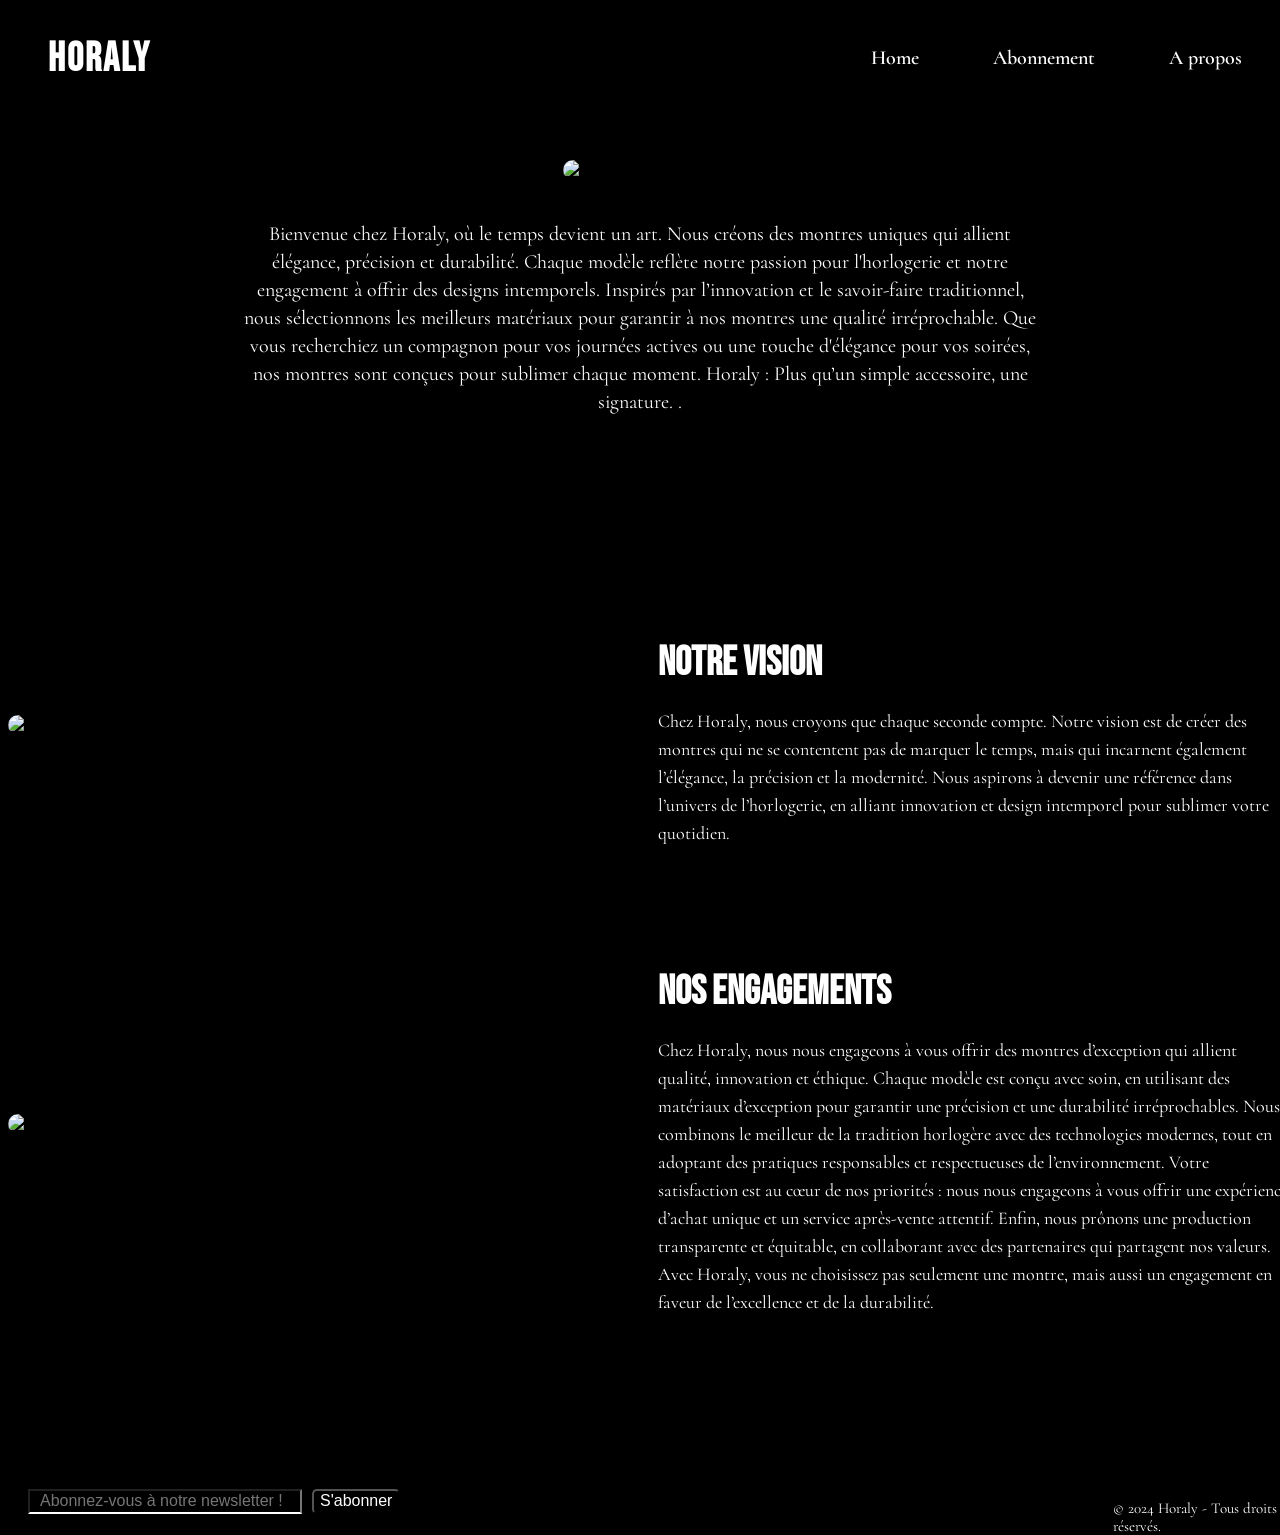
==== a propos.html @ c229921a "Add files via upload" ====
<!DOCTYPE html>
<html lang="en">
<head>
    <meta charset="UTF-8">
    <meta name="viewport" content="width=device-width, initial-scale=1.0">
    <title>À propos - Horaly</title>
    <link rel="icon" type="image/x-icon" href="images/logo.png">
    <link rel="stylesheet" href="a%20propos.css">
    <link rel="preconnect" href="https://fonts.googleapis.com">
    <link rel="preconnect" href="https://fonts.gstatic.com" crossorigin>
    <link href="https://fonts.googleapis.com/css2?family=Bebas+Neue&family=Bokor&family=Cormorant:ital,wght@0,300..700;1,300..700&display=swap" rel="stylesheet">
</head>
<body>
    <header>
        <h1>Horaly</h1>
            <nav>
                <a href="index.html">Home</a>
                <a href="produit.html">Abonnement</a>
                <a href="a propos.html">A propos</a>
            </nav>
    </header>
    <div  id="about-3">
        <div class="image-with-text">
            <img src="images/devenir-horloger-au-travail-dans-son-atelier-sur-une-montre.jpg" alt="Description de l'image" class="image-bottom">
            <p class="text-below">Bienvenue chez Horaly, où le temps devient un art. Nous créons des montres uniques qui allient élégance, précision et durabilité. Chaque modèle reflète notre passion pour l'horlogerie et notre engagement à offrir des designs intemporels.  
            Inspirés par l’innovation et le savoir-faire traditionnel, nous sélectionnons les meilleurs matériaux pour garantir à nos montres une qualité irréprochable. Que vous recherchiez un compagnon pour vos journées actives ou une touche d'élégance pour vos soirées, nos montres sont conçues pour sublimer chaque moment.  
            Horaly : Plus qu’un simple accessoire, une signature.  .</p>
        </div>
    </div>
    <div class="about">
        <div class="section" id="about-1">
            <div class="content-1">
                <div class="image-1">
                    <img src="images/l26rsquo3Bimportance-du-mouvement-mecanique-dans-les-montres-haut-de-gamme.jpg" alt="À propos image 1" id="image-1">
                </div>
                <div class="description-1">
                    <h4>Notre vision</h4>
                    <p>Chez Horaly, nous croyons que chaque seconde compte. Notre vision est de créer des montres qui ne se contentent pas de marquer le temps, mais qui incarnent également l’élégance, la précision et la modernité. Nous aspirons à devenir une référence dans l’univers de l’horlogerie, en alliant innovation et design intemporel pour sublimer votre quotidien.</p>
                </div>
            </div>
        </div>
        <div class="section" id="about-2">
            <div class="content-1 reverse">
                <div class="description-1">
                    <h4>Nos engagements</h4>
                    <p>Chez Horaly, nous nous engageons à vous offrir des montres d’exception qui allient qualité, innovation et éthique. Chaque modèle est conçu avec soin, en utilisant des matériaux d’exception pour garantir une précision et une durabilité irréprochables. Nous combinons le meilleur de la tradition horlogère avec des technologies modernes, tout en adoptant des pratiques responsables et respectueuses de l’environnement. Votre satisfaction est au cœur de nos priorités : nous nous engageons à vous offrir une expérience d’achat unique et un service après-vente attentif. Enfin, nous prônons une production transparente et équitable, en collaborant avec des partenaires qui partagent nos valeurs. Avec Horaly, vous ne choisissez pas seulement une montre, mais aussi un engagement en faveur de l’excellence et de la durabilité.</p>
                </div>
                <div class="image-1">
                    <img src="images/montres-couple-montre-homme-montre-femme-qua.webp" alt="À propos image 2" id="image-2">
                </div>
            </div>
        </div>
    </div>
    <footer class="footer">
        <div class="newsletter">
            <form class="newsletter-form">
                <input type="email" placeholder="Abonnez-vous à notre newsletter !" required>
                <button type="submit">S'abonner</button>
            </form>
        </div>
        <div class="social-icons">
            <a href="https://www.youtube.com/watch?v=dQw4w9WgXcQ"><img src="images/fzcekokii.png" alt=""></a>
            <a href="https://www.youtube.com/watch?v=dQw4w9WgXcQ"><img src="images/instagram-new.png" alt=""></a>
            <a href="https://www.youtube.com/watch?v=dQw4w9WgXcQ"><img src="images/twitter.png" alt=""></a>
        </div>
        <div class="footer-text>">
            <p class="copyright">© 2024 Horaly - Tous droits réservés.</p>
        </div>
    </footer>
</body>
</html>
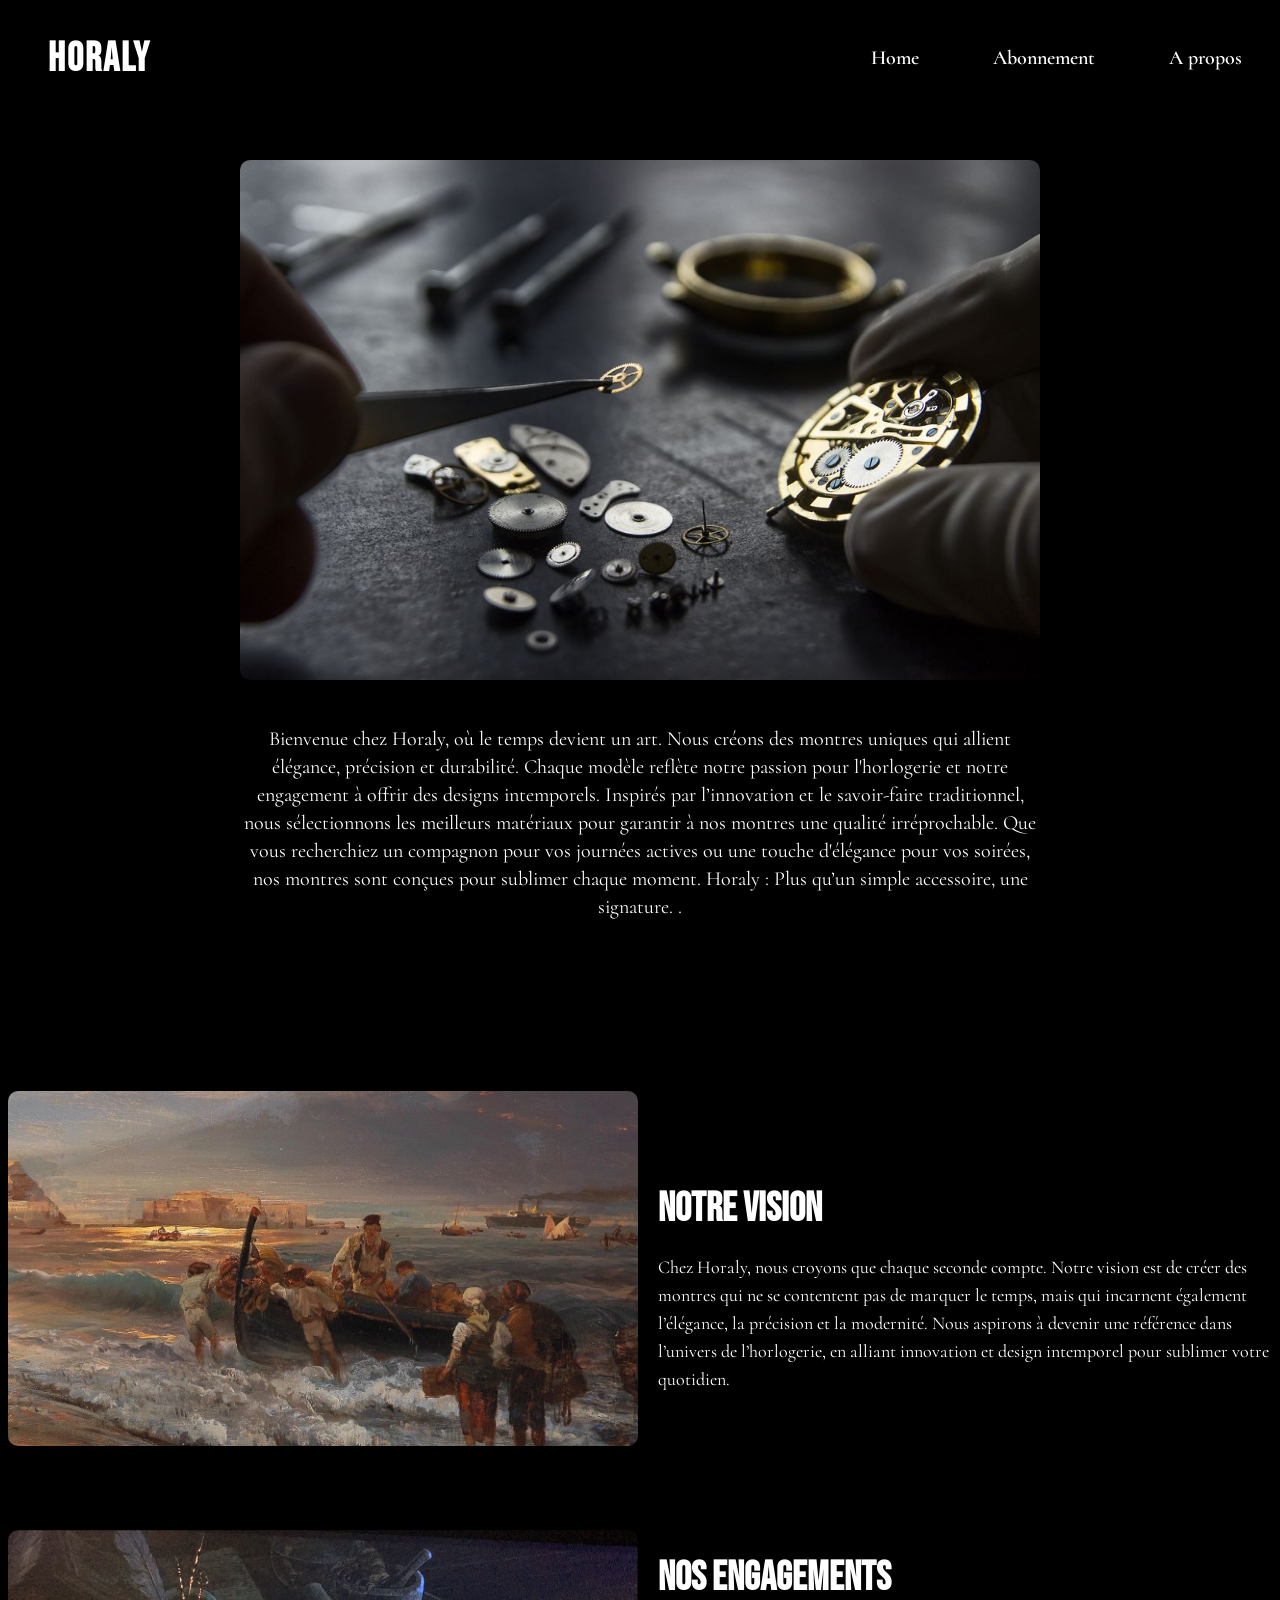
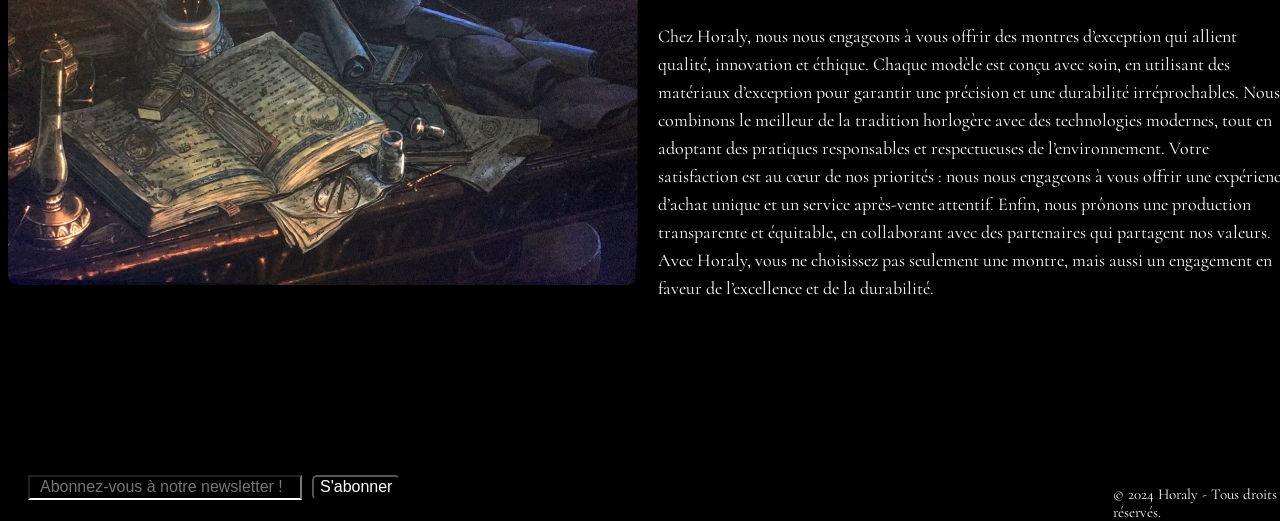
==== commit 88509a21: "Update" ====
--- a/a propos.html
+++ b/a propos.html
@@ -1,71 +1,117 @@
-<!DOCTYPE html>
+<!doctype html>
 <html lang="en">
-<head>
-    <meta charset="UTF-8">
-    <meta name="viewport" content="width=device-width, initial-scale=1.0">
+  <head>
+    <meta charset="UTF-8" />
+    <meta name="viewport" content="width=device-width, initial-scale=1.0" />
     <title>À propos - Horaly</title>
-    <link rel="icon" type="image/x-icon" href="images/logo.png">
-    <link rel="stylesheet" href="a%20propos.css">
-    <link rel="preconnect" href="https://fonts.googleapis.com">
-    <link rel="preconnect" href="https://fonts.gstatic.com" crossorigin>
-    <link href="https://fonts.googleapis.com/css2?family=Bebas+Neue&family=Bokor&family=Cormorant:ital,wght@0,300..700;1,300..700&display=swap" rel="stylesheet">
-</head>
-<body>
+    <link rel="icon" type="image/x-icon" href="images/cartiertank2.avif" />
+    <link rel="stylesheet" href="a%20propos.css" />
+    <link rel="preconnect" href="https://fonts.googleapis.com" />
+    <link rel="preconnect" href="https://fonts.gstatic.com" crossorigin />
+    <link
+      href="https://fonts.googleapis.com/css2?family=Bebas+Neue&family=Bokor&family=Cormorant:ital,wght@0,300..700;1,300..700&display=swap"
+      rel="stylesheet"
+    />
+  </head>
+  <body>
     <header>
-        <h1>Horaly</h1>
-            <nav>
-                <a href="index.html">Home</a>
-                <a href="produit.html">Abonnement</a>
-                <a href="a propos.html">A propos</a>
-            </nav>
+      <h1>Horaly</h1>
+      <nav>
+        <a href="index.html">Home</a>
+        <a href="produit.html">Abonnement</a>
+        <a href="a propos.html">A propos</a>
+      </nav>
     </header>
-    <div  id="about-3">
-        <div class="image-with-text">
-            <img src="images/devenir-horloger-au-travail-dans-son-atelier-sur-une-montre.jpg" alt="Description de l'image" class="image-bottom">
-            <p class="text-below">Bienvenue chez Horaly, où le temps devient un art. Nous créons des montres uniques qui allient élégance, précision et durabilité. Chaque modèle reflète notre passion pour l'horlogerie et notre engagement à offrir des designs intemporels.  
-            Inspirés par l’innovation et le savoir-faire traditionnel, nous sélectionnons les meilleurs matériaux pour garantir à nos montres une qualité irréprochable. Que vous recherchiez un compagnon pour vos journées actives ou une touche d'élégance pour vos soirées, nos montres sont conçues pour sublimer chaque moment.  
-            Horaly : Plus qu’un simple accessoire, une signature.  .</p>
-        </div>
+    <div id="about-3">
+      <div class="image-with-text">
+        <img
+          src="images/devenir-horloger-au-travail-dans-son-atelier-sur-une-montre.jpg"
+          alt="Description de l'image"
+          class="image-bottom"
+        />
+        <p class="text-below">
+          Bienvenue chez Horaly, où le temps devient un art. Nous créons des
+          montres uniques qui allient élégance, précision et durabilité. Chaque
+          modèle reflète notre passion pour l'horlogerie et notre engagement à
+          offrir des designs intemporels. Inspirés par l’innovation et le
+          savoir-faire traditionnel, nous sélectionnons les meilleurs matériaux
+          pour garantir à nos montres une qualité irréprochable. Que vous
+          recherchiez un compagnon pour vos journées actives ou une touche
+          d'élégance pour vos soirées, nos montres sont conçues pour sublimer
+          chaque moment. Horaly : Plus qu’un simple accessoire, une signature. .
+        </p>
+      </div>
     </div>
     <div class="about">
-        <div class="section" id="about-1">
-            <div class="content-1">
-                <div class="image-1">
-                    <img src="images/l26rsquo3Bimportance-du-mouvement-mecanique-dans-les-montres-haut-de-gamme.jpg" alt="À propos image 1" id="image-1">
-                </div>
-                <div class="description-1">
-                    <h4>Notre vision</h4>
-                    <p>Chez Horaly, nous croyons que chaque seconde compte. Notre vision est de créer des montres qui ne se contentent pas de marquer le temps, mais qui incarnent également l’élégance, la précision et la modernité. Nous aspirons à devenir une référence dans l’univers de l’horlogerie, en alliant innovation et design intemporel pour sublimer votre quotidien.</p>
-                </div>
-            </div>
+      <div class="section" id="about-1">
+        <div class="content-1">
+          <div class="image-1">
+            <img src="images/fond1.jpg" alt="À propos image 1" id="image-1" />
+          </div>
+          <div class="description-1">
+            <h4>Notre vision</h4>
+            <p>
+              Chez Horaly, nous croyons que chaque seconde compte. Notre vision
+              est de créer des montres qui ne se contentent pas de marquer le
+              temps, mais qui incarnent également l’élégance, la précision et la
+              modernité. Nous aspirons à devenir une référence dans l’univers de
+              l’horlogerie, en alliant innovation et design intemporel pour
+              sublimer votre quotidien.
+            </p>
+          </div>
         </div>
-        <div class="section" id="about-2">
-            <div class="content-1 reverse">
-                <div class="description-1">
-                    <h4>Nos engagements</h4>
-                    <p>Chez Horaly, nous nous engageons à vous offrir des montres d’exception qui allient qualité, innovation et éthique. Chaque modèle est conçu avec soin, en utilisant des matériaux d’exception pour garantir une précision et une durabilité irréprochables. Nous combinons le meilleur de la tradition horlogère avec des technologies modernes, tout en adoptant des pratiques responsables et respectueuses de l’environnement. Votre satisfaction est au cœur de nos priorités : nous nous engageons à vous offrir une expérience d’achat unique et un service après-vente attentif. Enfin, nous prônons une production transparente et équitable, en collaborant avec des partenaires qui partagent nos valeurs. Avec Horaly, vous ne choisissez pas seulement une montre, mais aussi un engagement en faveur de l’excellence et de la durabilité.</p>
-                </div>
-                <div class="image-1">
-                    <img src="images/montres-couple-montre-homme-montre-femme-qua.webp" alt="À propos image 2" id="image-2">
-                </div>
-            </div>
+      </div>
+      <div class="section" id="about-2">
+        <div class="content-1 reverse">
+          <div class="description-1">
+            <h4>Nos engagements</h4>
+            <p>
+              Chez Horaly, nous nous engageons à vous offrir des montres
+              d’exception qui allient qualité, innovation et éthique. Chaque
+              modèle est conçu avec soin, en utilisant des matériaux d’exception
+              pour garantir une précision et une durabilité irréprochables. Nous
+              combinons le meilleur de la tradition horlogère avec des
+              technologies modernes, tout en adoptant des pratiques responsables
+              et respectueuses de l’environnement. Votre satisfaction est au
+              cœur de nos priorités : nous nous engageons à vous offrir une
+              expérience d’achat unique et un service après-vente attentif.
+              Enfin, nous prônons une production transparente et équitable, en
+              collaborant avec des partenaires qui partagent nos valeurs. Avec
+              Horaly, vous ne choisissez pas seulement une montre, mais aussi un
+              engagement en faveur de l’excellence et de la durabilité.
+            </p>
+          </div>
+          <div class="image-1">
+            <img src="images/fond2.jpg" alt="À propos image 2" id="image-2" />
+          </div>
         </div>
+      </div>
     </div>
     <footer class="footer">
-        <div class="newsletter">
-            <form class="newsletter-form">
-                <input type="email" placeholder="Abonnez-vous à notre newsletter !" required>
-                <button type="submit">S'abonner</button>
-            </form>
-        </div>
-        <div class="social-icons">
-            <a href="https://www.youtube.com/watch?v=dQw4w9WgXcQ"><img src="images/fzcekokii.png" alt=""></a>
-            <a href="https://www.youtube.com/watch?v=dQw4w9WgXcQ"><img src="images/instagram-new.png" alt=""></a>
-            <a href="https://www.youtube.com/watch?v=dQw4w9WgXcQ"><img src="images/twitter.png" alt=""></a>
-        </div>
-        <div class="footer-text>">
-            <p class="copyright">© 2024 Horaly - Tous droits réservés.</p>
-        </div>
+      <div class="newsletter">
+        <form class="newsletter-form">
+          <input
+            type="email"
+            placeholder="Abonnez-vous à notre newsletter !"
+            required
+          />
+          <button type="submit">S'abonner</button>
+        </form>
+      </div>
+      <div class="social-icons">
+        <a href="https://www.youtube.com/watch?v=dQw4w9WgXcQ"
+          ><img src="images/fzcekokii.png" alt=""
+        /></a>
+        <a href="https://www.youtube.com/watch?v=dQw4w9WgXcQ"
+          ><img src="images/instagram-new.png" alt=""
+        /></a>
+        <a href="https://www.youtube.com/watch?v=dQw4w9WgXcQ"
+          ><img src="images/twitter.png" alt=""
+        /></a>
+      </div>
+      <div class="footer-text>">
+        <p class="copyright">© 2024 Horaly - Tous droits réservés.</p>
+      </div>
     </footer>
-</body>
+  </body>
 </html>
